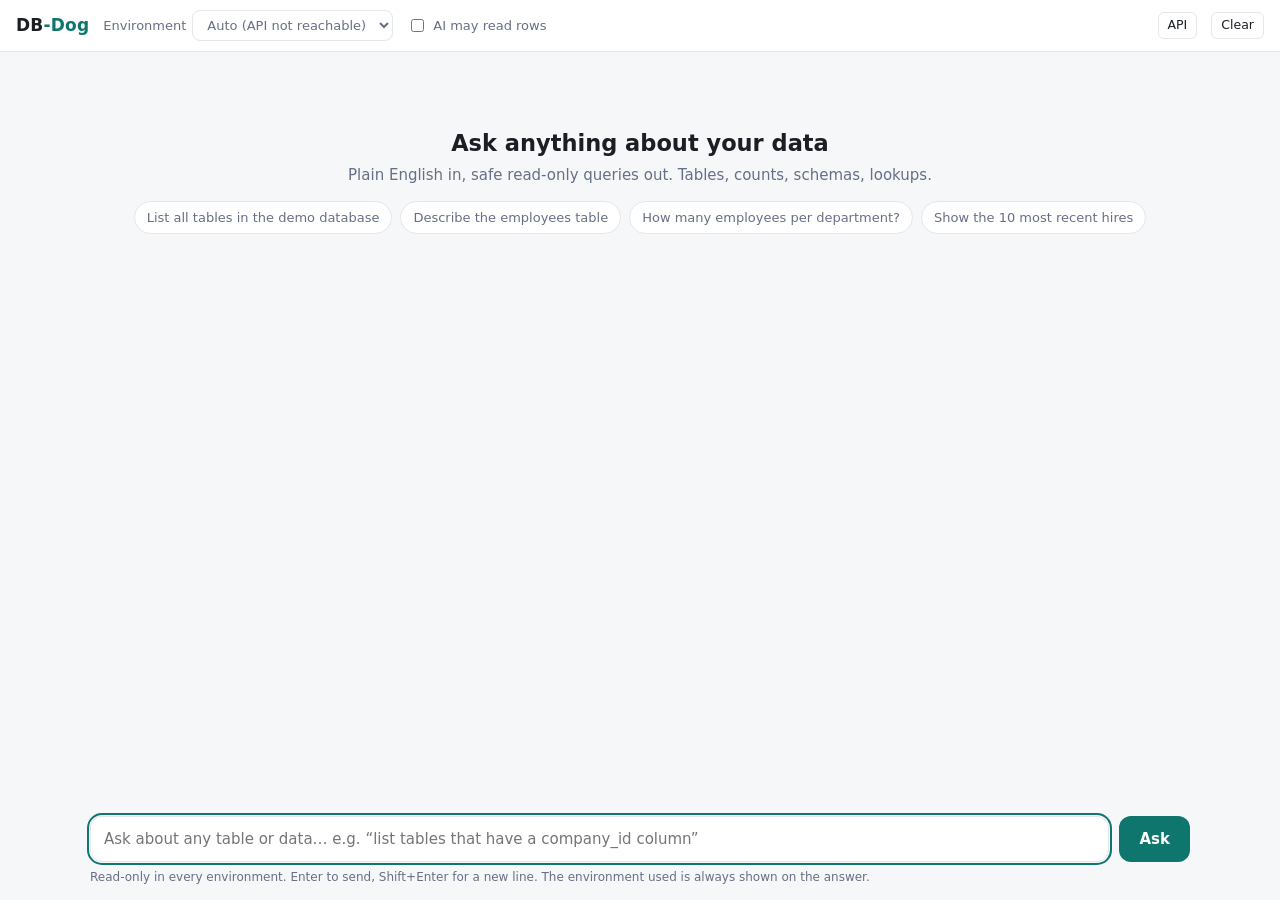
==== db_dog/web/index.html @ 7c2e3b96 "feat: rename to db-dog, fix demo seed, README, payroll-prod config Co-Authored-By: Claude Sonnet 5.5" ====
<!doctype html>
<html lang="en">
<head>
<meta charset="utf-8">
<meta name="viewport" content="width=device-width, initial-scale=1">
<title>db-dog</title>
<style>
  :root {
    --bg: #f6f7f9; --panel: #ffffff; --ink: #1b1f24; --muted: #667085; --line: #e3e6eb;
    --accent: #0f766e; --accent-ink: #ffffff; --soft: #eef6f5;
    --prod: #b42318; --prod-bg: #fdecea; --ok-bg: #e7f5ec; --ok: #1a7f43; --warn-bg: #fff6e0; --warn: #8a5a00;
    --code: #f0f2f5; --shadow: 0 1px 2px rgba(16,24,40,.06), 0 1px 3px rgba(16,24,40,.08);
  }
  @media (prefers-color-scheme: dark) {
    :root:not([data-theme="light"]) {
      --bg: #0f1216; --panel: #171b21; --ink: #e8eaee; --muted: #98a2b3; --line: #2a303a;
      --accent: #2dd4bf; --accent-ink: #062b27; --soft: #14282a;
      --prod: #ffb4a8; --prod-bg: #3a1a17; --ok-bg: #12301f; --ok: #6ee7a0; --warn-bg: #33270a; --warn: #fcd34d;
      --code: #1f242c; --shadow: none;
    }
  }
  :root[data-theme="dark"] {
    --bg: #0f1216; --panel: #171b21; --ink: #e8eaee; --muted: #98a2b3; --line: #2a303a;
    --accent: #2dd4bf; --accent-ink: #062b27; --soft: #14282a;
    --prod: #ffb4a8; --prod-bg: #3a1a17; --ok-bg: #12301f; --ok: #6ee7a0; --warn-bg: #33270a; --warn: #fcd34d;
    --code: #1f242c; --shadow: none;
  }
  * { box-sizing: border-box; }
  html, body { height: 100%; }
  body { margin: 0; background: var(--bg); color: var(--ink); font: 15px/1.5 system-ui, -apple-system, "Segoe UI", sans-serif;
         display: flex; flex-direction: column; }
  header { display: flex; flex-wrap: wrap; gap: 10px 14px; align-items: center; padding: 10px 16px; background: var(--panel);
           border-bottom: 1px solid var(--line); }
  header h1 { font-size: 17px; margin: 0; letter-spacing: .2px; }
  header h1 span { color: var(--accent); }
  .spacer { flex: 1; }
  select, input[type=text], textarea, button { font: inherit; color: inherit; }
  select, .ghost { background: var(--panel); border: 1px solid var(--line); border-radius: 8px; padding: 6px 10px; }
  .toggle { display: inline-flex; align-items: center; gap: 6px; color: var(--muted); font-size: 13px; cursor: pointer; }
  .badge { display: inline-block; padding: 2px 9px; border-radius: 999px; font-size: 12px; font-weight: 600;
           background: var(--ok-bg); color: var(--ok); }
  .badge.prod { background: var(--prod-bg); color: var(--prod); }
  main { flex: 1; overflow-y: auto; padding: 16px; }
  .wrap { max-width: 1100px; margin: 0 auto; display: flex; flex-direction: column; gap: 14px; }
  .empty { text-align: center; color: var(--muted); padding: 40px 10px; }
  .empty h2 { color: var(--ink); margin-bottom: 4px; }
  .chips { display: flex; flex-wrap: wrap; gap: 8px; justify-content: center; margin-top: 14px; }
  .chip { border: 1px solid var(--line); background: var(--panel); border-radius: 999px; padding: 6px 12px; cursor: pointer; font-size: 13px; }
  .chip:hover { border-color: var(--accent); color: var(--accent); }
  .msg-user { align-self: flex-end; max-width: 80%; background: var(--accent); color: var(--accent-ink); padding: 8px 13px;
              border-radius: 14px 14px 4px 14px; white-space: pre-wrap; word-break: break-word; }
  .card { background: var(--panel); border: 1px solid var(--line); border-radius: 12px; padding: 14px; box-shadow: var(--shadow); }
  .card .meta { display: flex; flex-wrap: wrap; gap: 8px; align-items: center; margin-bottom: 8px; color: var(--muted); font-size: 12.5px; }
  .summary { margin: 4px 0 10px; word-break: break-word; }
  .summary code, .sql { background: var(--code); border-radius: 6px; font-family: ui-monospace, Menlo, Consolas, monospace; font-size: 12.5px; }
  .summary code { padding: 1px 5px; }
  .note { border-radius: 8px; padding: 6px 10px; font-size: 13px; margin: 6px 0; background: var(--warn-bg); color: var(--warn); }
  .note.err { background: var(--prod-bg); color: var(--prod); }
  .result { border: 1px solid var(--line); border-radius: 10px; margin-top: 10px; overflow: hidden; }
  .result-head { display: flex; flex-wrap: wrap; gap: 8px; align-items: center; padding: 8px 10px; background: var(--soft); }
  .result-head b { flex: 1; min-width: 120px; }
  .result-head small { color: var(--muted); }
  .result-head input { border: 1px solid var(--line); background: var(--panel); border-radius: 6px; padding: 3px 8px; width: 150px; }
  .btn { border: 1px solid var(--line); background: var(--panel); border-radius: 6px; padding: 3px 9px; cursor: pointer; font-size: 12.5px; }
  .btn:hover { border-color: var(--accent); color: var(--accent); }
  .tablewrap { max-height: 420px; overflow: auto; }
  table { border-collapse: collapse; width: 100%; font-size: 13px; }
  th, td { text-align: left; padding: 6px 10px; border-bottom: 1px solid var(--line); white-space: nowrap; max-width: 340px; overflow: hidden; text-overflow: ellipsis; }
  th { position: sticky; top: 0; background: var(--panel); cursor: pointer; user-select: none; z-index: 1; }
  th.sorted::after { content: attr(data-dir); color: var(--accent); margin-left: 4px; }
  td.num { text-align: right; font-variant-numeric: tabular-nums; }
  td.null { color: var(--muted); font-style: italic; }
  tbody tr:hover { background: var(--soft); }
  .stat { padding: 18px 14px; }
  .stat .v { font-size: 34px; font-weight: 700; color: var(--accent); word-break: break-all; }
  .stat .k { color: var(--muted); font-size: 13px; }
  details { margin-top: 10px; font-size: 13px; }
  summary { cursor: pointer; color: var(--muted); }
  .sql { display: block; padding: 8px 10px; margin: 6px 0; white-space: pre-wrap; word-break: break-word; }
  .steps div { padding: 2px 0; color: var(--muted); }
  .dots::after { content: ""; animation: d 1.2s steps(4) infinite; }
  @keyframes d { 0% { content: ""; } 25% { content: "."; } 50% { content: ".."; } 75% { content: "..."; } }
  footer { padding: 10px 16px 14px; background: var(--bg); }
  form { max-width: 1100px; margin: 0 auto; display: flex; gap: 10px; align-items: flex-end; }
  textarea { flex: 1; resize: none; min-height: 46px; max-height: 160px; padding: 11px 13px; border-radius: 12px; border: 1px solid var(--line);
             background: var(--panel); }
  textarea:focus, select:focus, input:focus { outline: 2px solid var(--accent); outline-offset: 1px; }
  #send { background: var(--accent); color: var(--accent-ink); border: 0; border-radius: 12px; padding: 0 20px; height: 46px; font-weight: 600; cursor: pointer; }
  #send:disabled { opacity: .5; cursor: progress; }
  .hint { max-width: 1100px; margin: 6px auto 0; color: var(--muted); font-size: 12px; }
  @media (max-width: 600px) { header { padding: 10px 16px; } main { padding: 12px 16px; } footer { padding: 8px 16px 12px; } .msg-user { max-width: 92%; } }
</style>
</head>
<body>
<header>
  <h1>DB<span>-Dog</span></h1>
  <label class="toggle">Environment
    <select id="env"><option value="auto">Auto (from question)</option></select>
  </label>
  <label class="toggle" title="By default the AI only sees schemas. Turn on to let it read result rows (never for prod unless enabled in config).">
    <input type="checkbox" id="rows"> AI may read rows
  </label>
  <span class="spacer"></span>
  <button class="ghost btn" id="api" title="API address">API</button>
  <button class="ghost btn" id="clear">Clear</button>
</header>

<main id="main"><div class="wrap" id="log"></div></main>

<footer>
  <form id="form">
    <textarea id="q" rows="1" placeholder="Ask about any table or data… e.g. “list tables that have a company_id column”" autofocus></textarea>
    <button id="send" type="submit">Ask</button>
  </form>
  <div class="hint">Read-only in every environment. Enter to send, Shift+Enter for a new line. The environment used is always shown on the answer.</div>
</footer>

<script>
(() => {
  const $ = (id) => document.getElementById(id);
  const log = $('log'), main = $('main'), q = $('q'), send = $('send');
  const store = {
    get(k, d) { try { return localStorage.getItem(k) ?? d; } catch { return d; } },
    set(k, v) { try { localStorage.setItem(k, v); } catch { /* storage unavailable */ } },
  };
  let base = store.get('dbdog.api', location.protocol === 'file:' ? 'http://127.0.0.1:8137' : '');
  let history = [];

  const EXAMPLES = [
    'List all tables in the demo database',
    'Describe the employees table',
    'How many employees per department?',
    'Show the 10 most recent hires',
  ];

  function el(tag, props = {}, ...kids) {
    const e = document.createElement(tag);
    for (const [k, v] of Object.entries(props)) {
      if (k === 'class') e.className = v; else if (k === 'text') e.textContent = v; else if (k.startsWith('on')) e.addEventListener(k.slice(2), v); else e.setAttribute(k, v);
    }
    for (const k of kids.flat()) if (k != null) e.append(k);
    return e;
  }
  const scroll = () => { main.scrollTop = main.scrollHeight; };

  // ---- minimal, safe inline markdown: **bold** and `code` (everything else is plain text)
  function mdInline(text) {
    const frag = document.createDocumentFragment();
    String(text).split(/(\*\*[^*]+\*\*|`[^`]+`)/g).forEach((part) => {
      if (/^\*\*[^*]+\*\*$/.test(part)) frag.append(el('b', { text: part.slice(2, -2) }));
      else if (/^`[^`]+`$/.test(part)) frag.append(el('code', { text: part.slice(1, -1) }));
      else frag.append(document.createTextNode(part));
    });
    return frag;
  }

  const fmt = (v) => (v !== null && typeof v === 'object') ? JSON.stringify(v) : String(v);
  const isNum = (v) => typeof v === 'number' || (typeof v === 'string' && v !== '' && /^-?\d+(\.\d+)?$/.test(v));

  function csvOf(columns, rows) {
    const esc = (v) => { const s = v === null ? '' : fmt(v); return /[",\n]/.test(s) ? '"' + s.replace(/"/g, '""') + '"' : s; };
    return [columns.map(esc).join(','), ...rows.map((r) => r.map(esc).join(','))].join('\n');
  }

  function renderTable(res) {
    const { columns, rows } = res;
    let view = rows.slice(), sortCol = -1, dir = 1, term = '';
    const tbody = el('tbody'), thead = el('tr');
    const count = el('small');

    const draw = () => {
      let r = view;
      if (term) r = r.filter((row) => row.some((c) => c !== null && fmt(c).toLowerCase().includes(term)));
      if (sortCol >= 0) {
        r = r.slice().sort((a, b) => {
          const x = a[sortCol], y = b[sortCol];
          if (x === null) return 1; if (y === null) return -1;
          return (isNum(x) && isNum(y) ? Number(x) - Number(y) : fmt(x).localeCompare(fmt(y))) * dir;
        });
      }
      tbody.replaceChildren(...r.map((row) => el('tr', {}, row.map((c) => {
        const td = el('td', { text: c === null ? 'null' : fmt(c) });
        if (c === null) td.className = 'null'; else if (isNum(c)) td.className = 'num';
        if (c !== null && fmt(c).length > 40) td.title = fmt(c).slice(0, 600);
        return td;
      }))));
      count.textContent = `${r.length}${r.length !== rows.length ? ' of ' + rows.length : ''} row${rows.length === 1 ? '' : 's'}`
        + (res.truncated ? ' (truncated)' : '') + (res.elapsed_ms ? ` · ${res.elapsed_ms} ms` : '');
    };

    columns.forEach((c, i) => thead.append(el('th', { text: c, onclick: () => {
      dir = sortCol === i ? -dir : 1; sortCol = i;
      thead.querySelectorAll('th').forEach((t) => { t.classList.remove('sorted'); t.removeAttribute('data-dir'); });
      thead.children[i].classList.add('sorted'); thead.children[i].dataset.dir = dir === 1 ? '▲' : '▼'; draw();
    } })));

    const filter = el('input', { type: 'text', placeholder: 'Filter…', 'aria-label': 'Filter rows' });
    filter.addEventListener('input', () => { term = filter.value.toLowerCase(); draw(); });
    const csvBtn = el('button', { class: 'btn', type: 'button', text: 'CSV', onclick: () => {
      const a = el('a', { href: URL.createObjectURL(new Blob([csvOf(columns, rows)], { type: 'text/csv' })), download: (res.title || 'result').replace(/\W+/g, '_') + '.csv' });
      a.click(); URL.revokeObjectURL(a.href);
    } });
    const copyBtn = el('button', { class: 'btn', type: 'button', text: 'Copy', onclick: async () => {
      const cell = (v) => (v === null ? '' : fmt(v).replace(/[\t\r\n]+/g, ' '));
      const tsv = [columns, ...rows].map((r) => r.map(cell).join('\t')).join('\n');
      try { await navigator.clipboard.writeText(tsv); copyBtn.textContent = 'Copied'; setTimeout(() => (copyBtn.textContent = 'Copy'), 1200); } catch { copyBtn.textContent = 'Failed'; }
    } });

    draw();
    return el('div', {},
      el('div', { class: 'result-head' }, el('b', { text: res.title || 'Result' }), count, filter, copyBtn, csvBtn),
      el('div', { class: 'tablewrap' }, el('table', {}, el('thead', {}, thead), tbody)));
  }

  function renderResult(res) {
    const box = el('div', { class: 'result' });
    if (res.columns.length === 1 && res.rows.length === 1) {
      box.append(el('div', { class: 'result-head' }, el('b', { text: res.title || 'Result' })),
        el('div', { class: 'stat' }, el('div', { class: 'v', text: res.rows[0][0] === null ? 'null' : fmt(res.rows[0][0]) }), el('div', { class: 'k', text: res.columns[0] })));
    } else if (!res.columns.length) {
      box.append(el('div', { class: 'result-head' }, el('b', { text: res.title || 'Result' }), el('small', { text: 'no columns returned' })));
    } else {
      box.append(renderTable(res));
    }
    if (res.executed) box.append(el('details', { style: 'padding:0 10px 8px' }, el('summary', { text: 'Executed' }), el('code', { class: 'sql', text: res.executed }),
      ...(res.notes || []).map((n) => el('div', { class: 'note', text: n }))));
    return box;
  }

  function renderAnswer(data) {
    const prod = data.production;
    const card = el('div', { class: 'card' });
    card.append(el('div', { class: 'meta' },
      el('span', { class: 'badge' + (prod ? ' prod' : ''), text: (prod ? '⚠ ' : '') + 'Ran on ' + data.environment.toUpperCase() }),
      el('span', { text: data.environment_reason }),
      data.rows_sent_to_llm ? el('span', { class: 'badge', style: 'background:var(--warn-bg);color:var(--warn)', text: 'AI saw rows' }) : null));
    if (data.summary) card.append(el('div', { class: 'summary' }, mdInline(data.summary)));
    (data.warnings || []).forEach((w) => card.append(el('div', { class: 'note', text: w })));
    const shown = (data.results || []).filter((r) => r.role === 'answer');
    shown.forEach((r) => card.append(renderResult(r)));
    if (!shown.length && !data.summary) card.append(el('div', { class: 'note', text: 'No result was produced.' }));
    const steps = data.steps || [];
    if (steps.length) {
      card.append(el('details', {}, el('summary', { text: `What I did (${steps.length} step${steps.length === 1 ? '' : 's'})` }),
        el('div', { class: 'steps' }, steps.map((s) => el('div', {}, `${s.status === 'ok' ? '✓' : '✗'} ${s.tool} ${JSON.stringify(s.input).slice(0, 220)}${s.detail ? ' — ' + s.detail : ''}`)))));
    }
    return card;
  }

  function showEmpty() {
    log.replaceChildren(el('div', { class: 'empty' }, el('h2', { text: 'Ask anything about your data' }),
      el('div', { text: 'Plain English in, safe read-only queries out. Tables, counts, schemas, lookups.' }),
      el('div', { class: 'chips' }, EXAMPLES.map((t) => el('button', { class: 'chip', type: 'button', text: t, onclick: () => { q.value = t; ask(); } })))));
  }

  async function api(path, opts) {
    const r = await fetch(base + path, opts);
    let body = null; try { body = await r.json(); } catch { /* not JSON */ }
    if (!r.ok) throw new Error((body && (body.detail || body.message)) || `HTTP ${r.status}`);
    return body;
  }

  async function ask() {
    const text = q.value.trim();
    if (!text || send.disabled) return;
    if (log.querySelector('.empty')) log.replaceChildren();
    log.append(el('div', { class: 'msg-user', text }));
    const pending = el('div', { class: 'card' }, el('span', { class: 'dots', text: 'Fetching' }));
    log.append(pending); scroll();
    q.value = ''; q.style.height = ''; send.disabled = true;
    try {
      const data = await api('/api/chat', { method: 'POST', headers: { 'content-type': 'application/json' },
        body: JSON.stringify({ message: text, environment: $('env').value, llm_sees_rows: $('rows').checked, history }) });
      pending.replaceWith(renderAnswer(data));
      history.push({ role: 'user', content: text }, { role: 'assistant', content: `[${data.environment}] ${data.summary || ''}` });
      history = history.slice(-10);
    } catch (e) {
      pending.replaceWith(el('div', { class: 'card' }, el('div', { class: 'note err', text: String(e.message || e) }),
        el('div', { class: 'meta', text: `API: ${base || location.origin}` })));
    } finally { send.disabled = false; q.focus(); scroll(); }
  }

  $('form').addEventListener('submit', (e) => { e.preventDefault(); ask(); });
  q.addEventListener('keydown', (e) => { if (e.key === 'Enter' && !e.shiftKey && !e.isComposing) { e.preventDefault(); ask(); } });
  q.addEventListener('input', () => { q.style.height = 'auto'; q.style.height = Math.min(q.scrollHeight, 160) + 'px'; });
  $('clear').addEventListener('click', () => { history = []; showEmpty(); });
  $('api').addEventListener('click', () => {
    const v = prompt('db-dog API address (empty = same origin)', base);
    if (v !== null) { base = v.trim().replace(/\/$/, ''); store.set('dbdog.api', base); loadEnvs(); }
  });

  async function loadEnvs() {
    const sel = $('env');
    try {
      const envs = await api('/api/environments');
      sel.replaceChildren(el('option', { value: 'auto', text: 'Auto (from question)' }),
        ...envs.map((e) => el('option', { value: e.name, text: e.name + (e.production ? '  (view-only prod)' : '') })));
    } catch (e) {
      sel.replaceChildren(el('option', { value: 'auto', text: 'Auto (API not reachable)' }));
    }
  }

  showEmpty(); loadEnvs();
})();
</script>
</body>
</html>
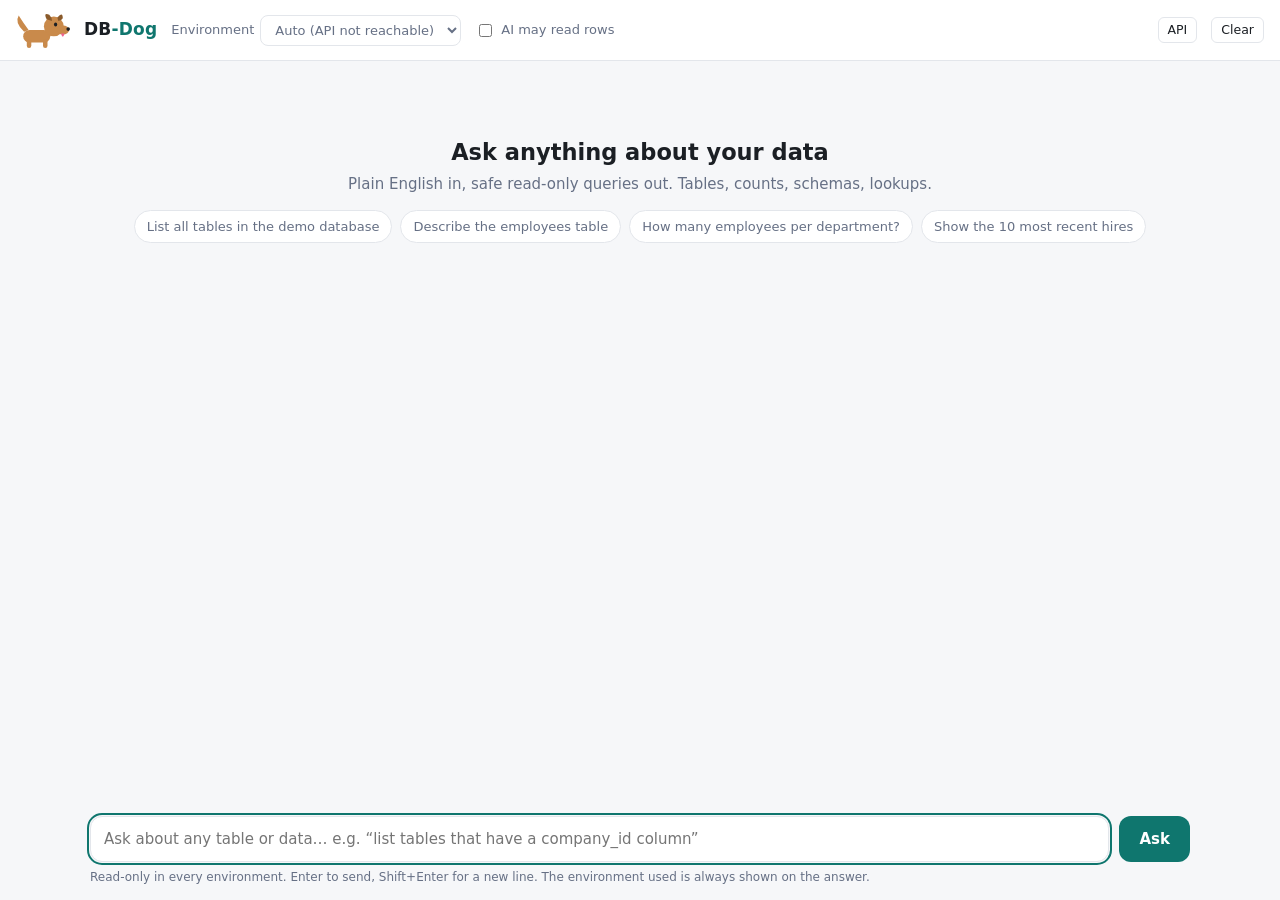
==== commit e3041c7f: "feat(ui): animated dog in the header (wags, runs while fetching) Co-Authored-By: Claude Sonnet 5.5 <" ====
--- a/db_dog/web/index.html
+++ b/db_dog/web/index.html
@@ -88,11 +88,35 @@
   #send { background: var(--accent); color: var(--accent-ink); border: 0; border-radius: 12px; padding: 0 20px; height: 46px; font-weight: 600; cursor: pointer; }
   #send:disabled { opacity: .5; cursor: progress; }
   .hint { max-width: 1100px; margin: 6px auto 0; color: var(--muted); font-size: 12px; }
+  .dog { width: 54px; height: 40px; flex: none; overflow: visible; }
+  .dog .fur { fill: #c98a4b; } .dog .ear { fill: #8a5a2b; } .dog .ink { fill: #1b1f24; } .dog .tongue { fill: #f06292; }
+  .dog .tail { transform-origin: 8px 24px; animation: wag .45s ease-in-out infinite alternate; }
+  .dog .eye { transform-origin: center; transform-box: fill-box; animation: blink 4s infinite; }
+  .dog .tongue { transform-origin: 40px 28px; animation: pant 1.2s ease-in-out infinite; }
+  .dog-wrap { display: inline-flex; animation: bob 2.4s ease-in-out infinite; }
+  header.busy .dog-wrap { animation: run .35s ease-in-out infinite; }
+  header.busy .dog .tail { animation-duration: .15s; }
+  @keyframes wag { from { transform: rotate(-22deg); } to { transform: rotate(28deg); } }
+  @keyframes blink { 0%, 94%, 100% { transform: scaleY(1); } 97% { transform: scaleY(.1); } }
+  @keyframes pant { 0%, 100% { transform: scaleY(1); } 50% { transform: scaleY(1.35); } }
+  @keyframes bob { 0%, 100% { transform: translateY(0); } 50% { transform: translateY(-2px); } }
+  @keyframes run { 0%, 100% { transform: translate(0, 0) rotate(0); } 50% { transform: translate(3px, -4px) rotate(-3deg); } }
+  @media (prefers-reduced-motion: reduce) { .dog *, .dog-wrap { animation: none !important; } }
   @media (max-width: 600px) { header { padding: 10px 16px; } main { padding: 12px 16px; } footer { padding: 8px 16px 12px; } .msg-user { max-width: 92%; } }
 </style>
 </head>
 <body>
-<header>
+<header id="top">
+  <span class="dog-wrap" aria-hidden="true"><svg class="dog" viewBox="0 0 60 44">
+    <path class="fur tail" d="M9 24 Q-2 14 3 6 Q8 14 14 22Z"/>
+    <rect class="fur" x="8" y="22" width="30" height="14" rx="7"/>
+    <rect class="fur" x="12" y="32" width="5" height="10" rx="2.5"/><rect class="fur" x="30" y="32" width="5" height="10" rx="2.5"/>
+    <circle class="fur" cx="42" cy="18" r="11"/><ellipse class="fur" cx="52" cy="22" rx="7" ry="5"/>
+    <path class="ear" d="M34 10 Q30 2 37 5 Q40 8 40 12Z"/><path class="ear" d="M46 8 Q52 1 52 9 Q50 12 47 12Z"/>
+    <circle class="ink" cx="58" cy="21" r="2"/>
+    <ellipse class="ink eye" cx="44" cy="16" rx="1.8" ry="2.2"/>
+    <path class="tongue" d="M50 26 q2 7 4 0Z"/>
+  </svg></span>
   <h1>DB<span>-Dog</span></h1>
   <label class="toggle">Environment
     <select id="env"><option value="auto">Auto (from question)</option></select>
@@ -267,7 +291,7 @@
     log.append(el('div', { class: 'msg-user', text }));
     const pending = el('div', { class: 'card' }, el('span', { class: 'dots', text: 'Fetching' }));
     log.append(pending); scroll();
-    q.value = ''; q.style.height = ''; send.disabled = true;
+    q.value = ''; q.style.height = ''; send.disabled = true; $('top').classList.add('busy');
     try {
       const data = await api('/api/chat', { method: 'POST', headers: { 'content-type': 'application/json' },
         body: JSON.stringify({ message: text, environment: $('env').value, llm_sees_rows: $('rows').checked, history }) });
@@ -277,7 +301,7 @@
     } catch (e) {
       pending.replaceWith(el('div', { class: 'card' }, el('div', { class: 'note err', text: String(e.message || e) }),
         el('div', { class: 'meta', text: `API: ${base || location.origin}` })));
-    } finally { send.disabled = false; q.focus(); scroll(); }
+    } finally { $('top').classList.remove('busy'); send.disabled = false; q.focus(); scroll(); }
   }
 
   $('form').addEventListener('submit', (e) => { e.preventDefault(); ask(); });
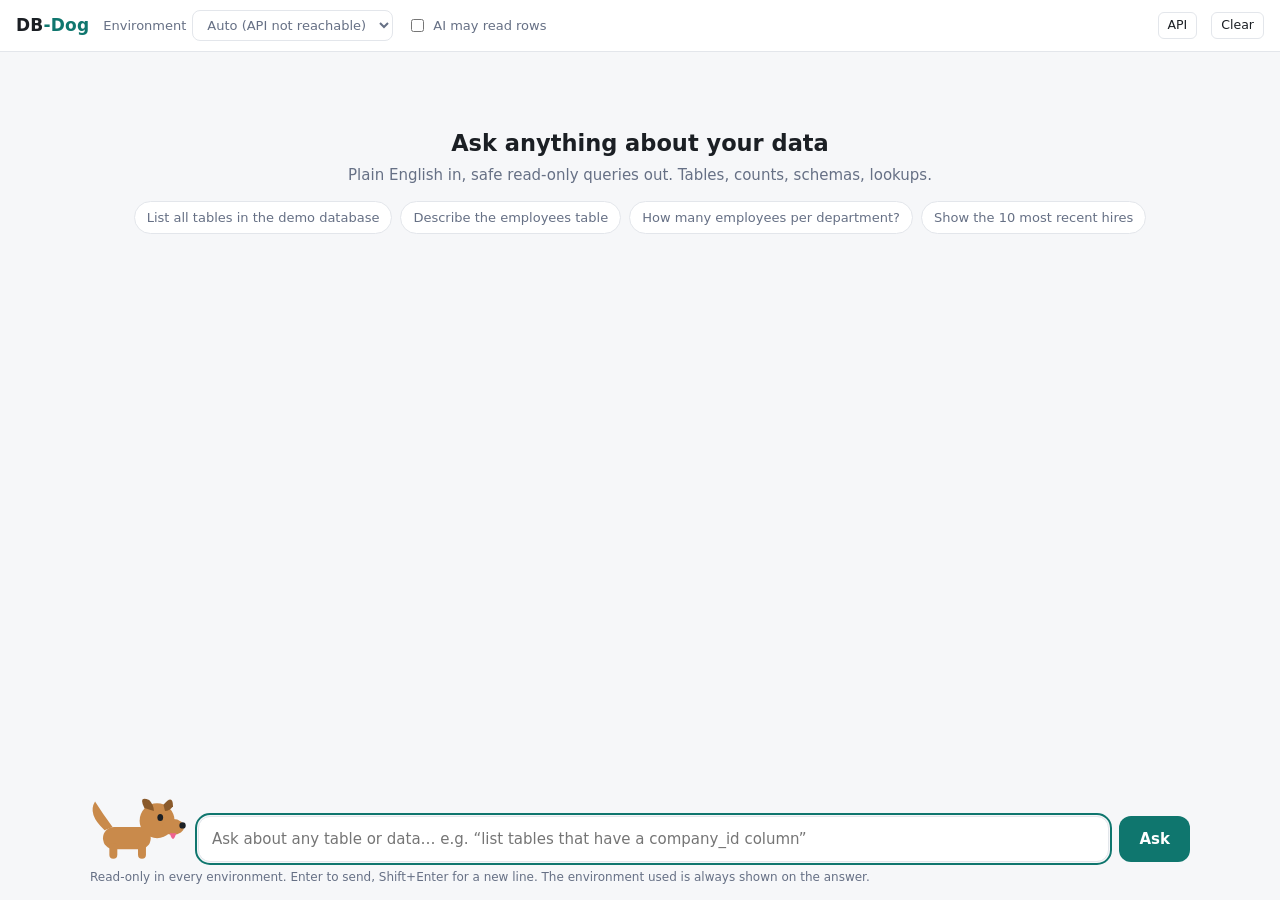
==== commit b4bf3f7e: "feat(ui): bigger dog beside the text box Co-Authored-By: Claude Sonnet 5.5 <noreply@anthropic.com>" ====
--- a/db_dog/web/index.html
+++ b/db_dog/web/index.html
@@ -88,35 +88,27 @@
   #send { background: var(--accent); color: var(--accent-ink); border: 0; border-radius: 12px; padding: 0 20px; height: 46px; font-weight: 600; cursor: pointer; }
   #send:disabled { opacity: .5; cursor: progress; }
   .hint { max-width: 1100px; margin: 6px auto 0; color: var(--muted); font-size: 12px; }
-  .dog { width: 54px; height: 40px; flex: none; overflow: visible; }
+  .compose { display: flex; align-items: flex-end; gap: 12px; max-width: 1100px; margin: 0 auto; }
+  .compose form { flex: 1; min-width: 0; margin: 0; max-width: none; }
+  .dog { width: 96px; height: 70px; flex: none; overflow: visible; }
   .dog .fur { fill: #c98a4b; } .dog .ear { fill: #8a5a2b; } .dog .ink { fill: #1b1f24; } .dog .tongue { fill: #f06292; }
   .dog .tail { transform-origin: 8px 24px; animation: wag .45s ease-in-out infinite alternate; }
   .dog .eye { transform-origin: center; transform-box: fill-box; animation: blink 4s infinite; }
   .dog .tongue { transform-origin: 40px 28px; animation: pant 1.2s ease-in-out infinite; }
   .dog-wrap { display: inline-flex; animation: bob 2.4s ease-in-out infinite; }
-  header.busy .dog-wrap { animation: run .35s ease-in-out infinite; }
-  header.busy .dog .tail { animation-duration: .15s; }
+  footer.busy .dog-wrap { animation: run .35s ease-in-out infinite; }
+  footer.busy .dog .tail { animation-duration: .15s; }
   @keyframes wag { from { transform: rotate(-22deg); } to { transform: rotate(28deg); } }
   @keyframes blink { 0%, 94%, 100% { transform: scaleY(1); } 97% { transform: scaleY(.1); } }
   @keyframes pant { 0%, 100% { transform: scaleY(1); } 50% { transform: scaleY(1.35); } }
   @keyframes bob { 0%, 100% { transform: translateY(0); } 50% { transform: translateY(-2px); } }
   @keyframes run { 0%, 100% { transform: translate(0, 0) rotate(0); } 50% { transform: translate(3px, -4px) rotate(-3deg); } }
   @media (prefers-reduced-motion: reduce) { .dog *, .dog-wrap { animation: none !important; } }
-  @media (max-width: 600px) { header { padding: 10px 16px; } main { padding: 12px 16px; } footer { padding: 8px 16px 12px; } .msg-user { max-width: 92%; } }
+  @media (max-width: 600px) { .dog { width: 64px; height: 47px; } header { padding: 10px 16px; } main { padding: 12px 16px; } footer { padding: 8px 16px 12px; } .msg-user { max-width: 92%; } }
 </style>
 </head>
 <body>
-<header id="top">
-  <span class="dog-wrap" aria-hidden="true"><svg class="dog" viewBox="0 0 60 44">
-    <path class="fur tail" d="M9 24 Q-2 14 3 6 Q8 14 14 22Z"/>
-    <rect class="fur" x="8" y="22" width="30" height="14" rx="7"/>
-    <rect class="fur" x="12" y="32" width="5" height="10" rx="2.5"/><rect class="fur" x="30" y="32" width="5" height="10" rx="2.5"/>
-    <circle class="fur" cx="42" cy="18" r="11"/><ellipse class="fur" cx="52" cy="22" rx="7" ry="5"/>
-    <path class="ear" d="M34 10 Q30 2 37 5 Q40 8 40 12Z"/><path class="ear" d="M46 8 Q52 1 52 9 Q50 12 47 12Z"/>
-    <circle class="ink" cx="58" cy="21" r="2"/>
-    <ellipse class="ink eye" cx="44" cy="16" rx="1.8" ry="2.2"/>
-    <path class="tongue" d="M50 26 q2 7 4 0Z"/>
-  </svg></span>
+<header>
   <h1>DB<span>-Dog</span></h1>
   <label class="toggle">Environment
     <select id="env"><option value="auto">Auto (from question)</option></select>
@@ -131,11 +123,23 @@
 
 <main id="main"><div class="wrap" id="log"></div></main>
 
-<footer>
+<footer id="top">
+  <div class="compose">
+  <span class="dog-wrap" aria-hidden="true"><svg class="dog"  viewBox="0 0 60 44">
+    <path class="fur tail" d="M9 24 Q-2 14 3 6 Q8 14 14 22Z"/>
+    <rect class="fur" x="8" y="22" width="30" height="14" rx="7"/>
+    <rect class="fur" x="12" y="32" width="5" height="10" rx="2.5"/><rect class="fur" x="30" y="32" width="5" height="10" rx="2.5"/>
+    <circle class="fur" cx="42" cy="18" r="11"/><ellipse class="fur" cx="52" cy="22" rx="7" ry="5"/>
+    <path class="ear" d="M34 10 Q30 2 37 5 Q40 8 40 12Z"/><path class="ear" d="M46 8 Q52 1 52 9 Q50 12 47 12Z"/>
+    <circle class="ink" cx="58" cy="21" r="2"/>
+    <ellipse class="ink eye" cx="44" cy="16" rx="1.8" ry="2.2"/>
+    <path class="tongue" d="M50 26 q2 7 4 0Z"/>
+  </svg></span>
   <form id="form">
     <textarea id="q" rows="1" placeholder="Ask about any table or data… e.g. “list tables that have a company_id column”" autofocus></textarea>
     <button id="send" type="submit">Ask</button>
   </form>
+  </div>
   <div class="hint">Read-only in every environment. Enter to send, Shift+Enter for a new line. The environment used is always shown on the answer.</div>
 </footer>
 
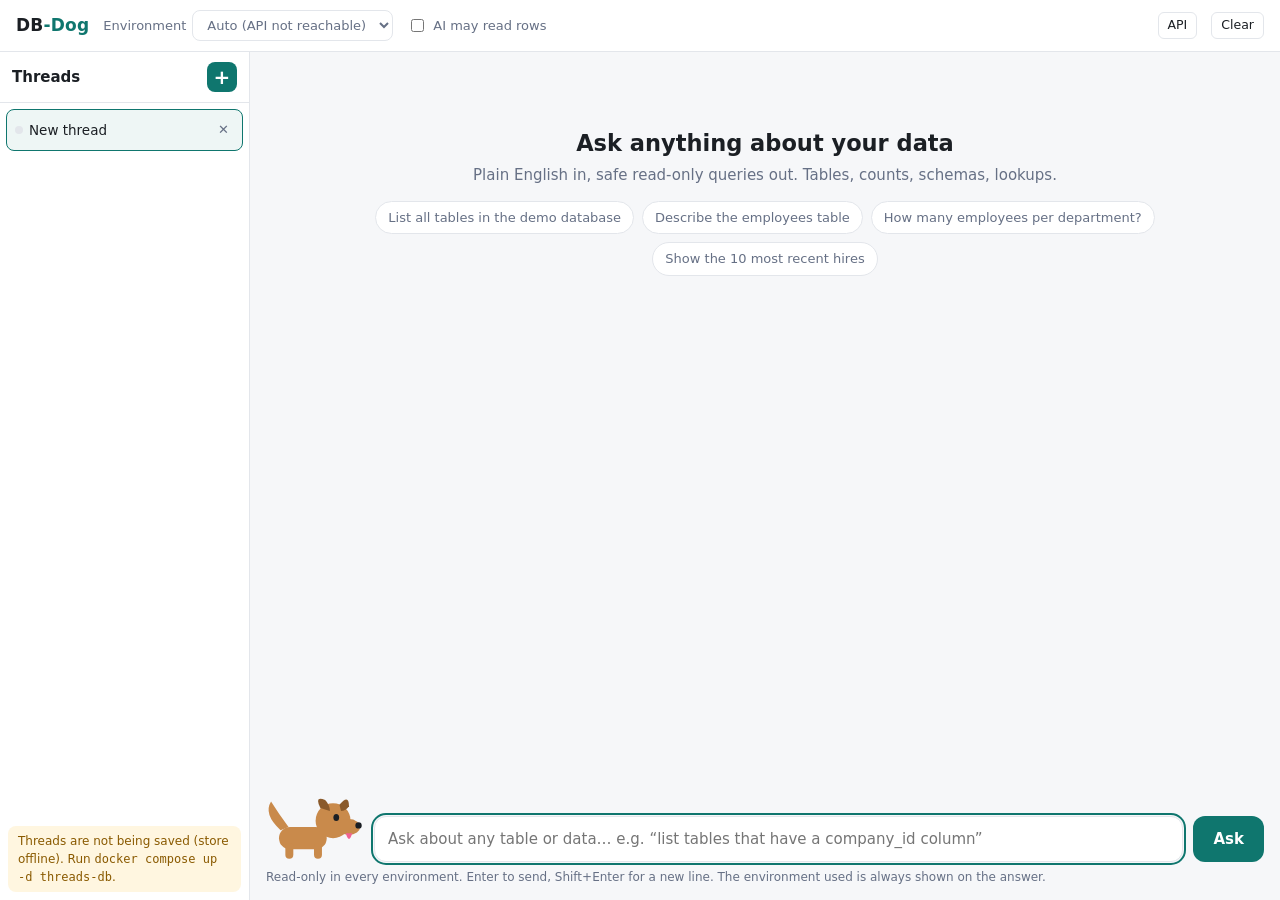
==== commit 1b62d261: "feat(ui): thread side panel (new/stop/delete/edit), server-side thread persistence in docker Postgre" ====
--- a/db_dog/web/index.html
+++ b/db_dog/web/index.html
@@ -4,6 +4,7 @@
 <meta charset="utf-8">
 <meta name="viewport" content="width=device-width, initial-scale=1">
 <title>db-dog</title>
+<link rel="icon" href="data:image/svg+xml,%3Csvg xmlns='http://www.w3.org/2000/svg' viewBox='0 0 100 100'%3E%3Ctext y='.9em' font-size='90'%3E%F0%9F%90%B6%3C/text%3E%3C/svg%3E">
 <style>
   :root {
     --bg: #f6f7f9; --panel: #ffffff; --ink: #1b1f24; --muted: #667085; --line: #e3e6eb;
@@ -86,7 +87,7 @@
              background: var(--panel); }
   textarea:focus, select:focus, input:focus { outline: 2px solid var(--accent); outline-offset: 1px; }
   #send { background: var(--accent); color: var(--accent-ink); border: 0; border-radius: 12px; padding: 0 20px; height: 46px; font-weight: 600; cursor: pointer; }
-  #send:disabled { opacity: .5; cursor: progress; }
+  #send.stop { background: var(--prod); color: #fff; }
   .hint { max-width: 1100px; margin: 6px auto 0; color: var(--muted); font-size: 12px; }
   .compose { display: flex; align-items: flex-end; gap: 12px; max-width: 1100px; margin: 0 auto; }
   .compose form { flex: 1; min-width: 0; margin: 0; max-width: none; }
@@ -103,6 +104,38 @@
   @keyframes pant { 0%, 100% { transform: scaleY(1); } 50% { transform: scaleY(1.35); } }
   @keyframes bob { 0%, 100% { transform: translateY(0); } 50% { transform: translateY(-2px); } }
   @keyframes run { 0%, 100% { transform: translate(0, 0) rotate(0); } 50% { transform: translate(3px, -4px) rotate(-3deg); } }
+  .app { flex: 1; display: flex; min-height: 0; }
+  .chat { flex: 1; min-width: 0; display: flex; flex-direction: column; }
+  #threads { width: 250px; flex: none; display: flex; flex-direction: column; background: var(--panel); border-right: 1px solid var(--line); }
+  .th-head { display: flex; align-items: center; justify-content: space-between; padding: 10px 12px; font-weight: 600; border-bottom: 1px solid var(--line); }
+  .plug { width: 30px; height: 30px; border-radius: 8px; border: 0; background: var(--accent); color: var(--accent-ink); font-size: 20px; line-height: 1; cursor: pointer; }
+  #tlist { flex: 1; overflow-y: auto; margin: 0; padding: 6px; list-style: none; }
+  .th { display: flex; align-items: center; gap: 6px; padding: 8px 8px; border-radius: 8px; cursor: pointer; border: 1px solid transparent; }
+  .th:hover { background: var(--soft); }
+  .th.active { background: var(--soft); border-color: var(--accent); }
+  .th .dot { width: 8px; height: 8px; border-radius: 50%; background: var(--line); flex: none; }
+  .th.running .dot { background: var(--ok); animation: pulse 1s infinite; }
+  .th.stopped .dot { background: var(--warn); }
+  .th .tt { flex: 1; min-width: 0; overflow: hidden; text-overflow: ellipsis; white-space: nowrap; font-size: 13.5px; }
+  .th .ic { border: 0; background: transparent; color: var(--muted); cursor: pointer; padding: 2px 5px; border-radius: 5px; font-size: 13px; }
+  .th .ic:hover { color: var(--prod); background: var(--prod-bg); }
+  .th .ic[hidden] { display: none; }
+  .msg-user .edit { margin-left: 10px; border: 0; background: transparent; color: inherit; opacity: .7; cursor: pointer; font-size: 12px; text-decoration: underline; }
+  .msg-user .edit:hover { opacity: 1; }
+  .play { position: relative; height: 64px; width: 100%; max-width: 320px; overflow: hidden; margin-top: 8px; }
+  .play svg { position: absolute; bottom: 0; left: 0; width: 70px; height: 51px; overflow: visible; animation: chase 2.4s ease-in-out infinite alternate; }
+  .play .ball { position: absolute; bottom: 2px; width: 16px; height: 16px; border-radius: 50%; background: #e5484d; box-shadow: inset -3px -3px 0 rgba(0,0,0,.18);
+                animation: bounce 2.4s ease-in-out infinite alternate; left: 190px; }
+  .play .fur { fill: #c98a4b; } .play .ear { fill: #8a5a2b; } .play .ink { fill: #1b1f24; } .play .tongue { fill: #f06292; }
+  .play .tail { transform-origin: 8px 24px; animation: wag .18s ease-in-out infinite alternate; }
+  .play .leg { transform-box: fill-box; transform-origin: top center; animation: step .3s ease-in-out infinite alternate; }
+  .play .leg.b { animation-delay: -.15s; }
+  @keyframes chase { 0% { transform: translateX(0); } 100% { transform: translateX(150px); } }
+  @keyframes bounce { 0% { transform: translate(0, 0); } 25% { transform: translate(-40px, -22px); } 50% { transform: translate(-40px, 0); } 75% { transform: translate(-90px, -18px); } 100% { transform: translate(-190px, 0); } }
+  @keyframes step { from { transform: rotate(-25deg); } to { transform: rotate(25deg); } }
+  @media (prefers-reduced-motion: reduce) { .play *, .play svg, .play .ball { animation: none !important; } }
+  @keyframes pulse { 50% { opacity: .3; } }
+  @media (max-width: 760px) { #threads { width: 150px; } }
   @media (prefers-reduced-motion: reduce) { .dog *, .dog-wrap { animation: none !important; } }
   @media (max-width: 600px) { .dog { width: 64px; height: 47px; } header { padding: 10px 16px; } main { padding: 12px 16px; } footer { padding: 8px 16px 12px; } .msg-user { max-width: 92%; } }
 </style>
@@ -118,10 +151,17 @@
   </label>
   <span class="spacer"></span>
   <button class="ghost btn" id="api" title="API address">API</button>
-  <button class="ghost btn" id="clear">Clear</button>
+  <button class="ghost btn" id="clear" title="Clear this thread">Clear</button>
 </header>
 
-<main id="main"><div class="wrap" id="log"></div></main>
+<div class="app">
+<aside id="threads" aria-label="Threads">
+  <div class="th-head"><span>Threads</span><button class="plug" id="newthread" type="button" title="New thread" aria-label="New thread">+</button></div>
+  <ul id="tlist"></ul>
+  <div id="storewarn" class="note" hidden style="margin:8px;font-size:12px">Threads are not being saved (store offline). Run <code>docker compose up -d threads-db</code>.</div>
+</aside>
+<div class="chat">
+<main id="main"></main>
 
 <footer id="top">
   <div class="compose">
@@ -142,17 +182,19 @@
   </div>
   <div class="hint">Read-only in every environment. Enter to send, Shift+Enter for a new line. The environment used is always shown on the answer.</div>
 </footer>
+</div>
+</div>
 
 <script>
 (() => {
   const $ = (id) => document.getElementById(id);
-  const log = $('log'), main = $('main'), q = $('q'), send = $('send');
+  const main = $('main'), q = $('q'), send = $('send');
+  let log = null;   // the active thread's message container
   const store = {
     get(k, d) { try { return localStorage.getItem(k) ?? d; } catch { return d; } },
     set(k, v) { try { localStorage.setItem(k, v); } catch { /* storage unavailable */ } },
   };
   let base = store.get('dbdog.api', location.protocol === 'file:' ? 'http://127.0.0.1:8137' : '');
-  let history = [];
 
   const EXAMPLES = [
     'List all tables in the demo database',
@@ -275,10 +317,10 @@
     return card;
   }
 
-  function showEmpty() {
-    log.replaceChildren(el('div', { class: 'empty' }, el('h2', { text: 'Ask anything about your data' }),
+  function showEmpty(t = active) {
+    t.el.replaceChildren(el('div', { class: 'empty' }, el('h2', { text: 'Ask anything about your data' }),
       el('div', { text: 'Plain English in, safe read-only queries out. Tables, counts, schemas, lookups.' }),
-      el('div', { class: 'chips' }, EXAMPLES.map((t) => el('button', { class: 'chip', type: 'button', text: t, onclick: () => { q.value = t; ask(); } })))));
+      el('div', { class: 'chips' }, EXAMPLES.map((t) => el('button', { class: 'chip', type: 'button', text: t, onclick: () => { ask(t); } })))));
   }
 
   async function api(path, opts) {
@@ -288,30 +330,106 @@
     return body;
   }
 
-  async function ask() {
-    const text = q.value.trim();
-    if (!text || send.disabled) return;
-    if (log.querySelector('.empty')) log.replaceChildren();
-    log.append(el('div', { class: 'msg-user', text }));
-    const pending = el('div', { class: 'card' }, el('span', { class: 'dots', text: 'Fetching' }));
-    log.append(pending); scroll();
-    q.value = ''; q.style.height = ''; send.disabled = true; $('top').classList.add('busy');
+  // ---- threads (in memory only: results may contain data, so nothing is persisted)
+  const threads = []; let active = null, seq = 0;
+  const tlist = $('tlist');
+
+  const uid = () => 't' + Date.now().toString(36) + Math.random().toString(36).slice(2, 8);
+  let storeOk = true;
+  function persist(t) {   // fire and forget; the page keeps working in memory if the store is offline
+    const turns = t.turns.filter((x) => x.kind).map((x) => ({ text: x.text, kind: x.kind, answer: x.answer || null, note: x.note || null, hist: x.hist }));
+    api('/api/threads/' + t.id, { method: 'PUT', headers: { 'content-type': 'application/json' }, body: JSON.stringify({ title: t.title, turns }) })
+      .then(() => setStore(true), () => setStore(false));
+  }
+  function setStore(ok) { storeOk = ok; $('storewarn').hidden = ok; }
+  function userEl(t, turn) {
+    return el('div', { class: 'msg-user' }, el('span', { text: turn.text }),
+      el('button', { class: 'edit', type: 'button', title: 'Edit this message (removes it and everything after)', text: '✎ Edit', onclick: () => edit(t, turn) }));
+  }
+  const noteCard = (text, err, extra) => el('div', { class: 'card' }, el('div', { class: 'note' + (err ? ' err' : ''), text }), extra || null);
+  function restore(saved) {
+    const t = { id: saved.id, title: saved.title, el: el('div', { class: 'wrap' }), turns: [], busy: false, ctrl: null, state: 'idle', named: true };
+    for (const x of saved.turns || []) {
+      const turn = { text: x.text, kind: x.kind, answer: x.answer, note: x.note, hist: x.hist };
+      turn.userEl = userEl(t, turn);
+      turn.cardEl = x.kind === 'answer' && x.answer ? renderAnswer(x.answer) : noteCard(x.note || 'No result was saved.', x.kind === 'error');
+      t.turns.push(turn); t.el.append(turn.userEl, turn.cardEl);
+    }
+    if (!t.turns.length) { t.named = false; showEmpty(t); }
+    threads.push(t);
+  }
+  async function loadThreads() {
+    try { (await api('/api/threads')).forEach(restore); setStore(true); } catch { setStore(false); }
+    if (!threads.length) newThread(); else open(threads[threads.length - 1]);
+  }
+
+  function newThread() {
+    const t = { id: uid(), title: 'New thread', el: el('div', { class: 'wrap' }), turns: [], busy: false, ctrl: null, state: 'idle', named: false };
+    threads.push(t); showEmpty(t); open(t); q.focus(); return t;
+  }
+  function open(t) {
+    active = t; log = t.el; main.replaceChildren(t.el); renderList(); controls(); scroll();
+  }
+  function renderList() {
+    tlist.replaceChildren(...threads.map((t) => el('li', { class: 'th ' + t.state + (t === active ? ' active' : ''), title: t.title, onclick: () => open(t) },
+      el('span', { class: 'dot' }), el('span', { class: 'tt', text: t.title }),
+      el('button', { class: 'ic', type: 'button', title: 'Stop', 'aria-label': 'Stop thread', text: '■', hidden: t.busy ? null : '', onclick: (e) => { e.stopPropagation(); stop(t); } }),
+      el('button', { class: 'ic', type: 'button', title: 'Delete thread', 'aria-label': 'Delete thread', text: '✕', onclick: (e) => { e.stopPropagation(); remove(t); } }))));
+    tlist.querySelectorAll('[hidden=""]').forEach((b) => b.setAttribute('hidden', ''));
+  }
+  function controls() {
+    send.textContent = active.busy ? 'Stop' : 'Ask'; send.classList.toggle('stop', active.busy);
+    $('top').classList.toggle('busy', active.busy);
+  }
+  function stop(t) { if (t.ctrl) t.ctrl.abort(); }
+  function edit(t, turn) {   // put the message back in the box; drop it and everything after it
+    if (t.busy) stop(t);
+    const i = t.turns.indexOf(turn); if (i < 0) return;
+    t.turns.splice(i).forEach((x) => { x.userEl.remove(); x.cardEl.remove(); });
+    if (!t.turns.length) { t.named = false; t.title = 'New thread'; showEmpty(t); }
+    renderList(); persist(t); q.value = turn.text; q.dispatchEvent(new Event('input')); q.focus();
+  }
+  function remove(t) {
+    stop(t); t.removed = true;
+    api('/api/threads/' + t.id, { method: 'DELETE' }).catch(() => setStore(false));
+    const i = threads.indexOf(t); threads.splice(i, 1);
+    if (!threads.length) newThread(); else if (t === active) open(threads[Math.min(i, threads.length - 1)]); else renderList();
+  }
+
+  async function ask(text) {
+    const t = active;
+    text = (text ?? q.value).trim();
+    if (!text || t.busy) return;
+    if (t.el.querySelector('.empty')) t.el.replaceChildren();
+    if (!t.named) { t.title = text.length > 38 ? text.slice(0, 38) + '…' : text; t.named = true; }
+    const turn = { text, hist: null };
+    const history = t.turns.slice(-5).flatMap((x) => x.hist || []);   // answered turns only
+    turn.userEl = userEl(t, turn);
+    const play = el('div', { class: 'play', 'aria-hidden': 'true' }); play.innerHTML = '<svg viewBox="0 0 60 44" aria-hidden="true"><path class="fur tail" d="M9 24 Q-2 14 3 6 Q8 14 14 22Z"/><rect class="fur" x="8" y="22" width="30" height="14" rx="7"/><rect class="fur leg" x="12" y="32" width="5" height="10" rx="2.5"/><rect class="fur leg b" x="30" y="32" width="5" height="10" rx="2.5"/><circle class="fur" cx="42" cy="18" r="11"/><ellipse class="fur" cx="52" cy="22" rx="7" ry="5"/><path class="ear" d="M34 10 Q30 2 37 5 Q40 8 40 12Z"/><path class="ear" d="M46 8 Q52 1 52 9 Q50 12 47 12Z"/><circle class="ink" cx="58" cy="21" r="2"/><ellipse class="ink" cx="44" cy="16" rx="1.8" ry="2.2"/><path class="tongue" d="M50 26 q2 7 4 0Z"/></svg>'; play.append(el('span', { class: 'ball' }));
+    const pending = el('div', { class: 'card' }, el('span', { class: 'dots', text: 'Fetching' }), ' ',
+      el('button', { class: 'btn', type: 'button', text: '■ Stop', onclick: () => stop(t) }), play);
+    turn.cardEl = pending; t.turns.push(turn);
+    t.el.append(turn.userEl, pending); if (t === active) scroll();
+    q.value = ''; q.style.height = '';
+    t.busy = true; t.state = 'running'; t.ctrl = new AbortController(); renderList(); controls();
     try {
-      const data = await api('/api/chat', { method: 'POST', headers: { 'content-type': 'application/json' },
+      const data = await api('/api/chat', { method: 'POST', headers: { 'content-type': 'application/json' }, signal: t.ctrl.signal,
         body: JSON.stringify({ message: text, environment: $('env').value, llm_sees_rows: $('rows').checked, history }) });
-      pending.replaceWith(renderAnswer(data));
-      history.push({ role: 'user', content: text }, { role: 'assistant', content: `[${data.environment}] ${data.summary || ''}` });
-      history = history.slice(-10);
+      const card = renderAnswer(data); pending.replaceWith(card); turn.cardEl = card; turn.kind = 'answer'; turn.answer = data;
+      turn.hist = [{ role: 'user', content: text }, { role: 'assistant', content: `[${data.environment}] ${data.summary || ''}` }]; t.state = 'idle';
     } catch (e) {
-      pending.replaceWith(el('div', { class: 'card' }, el('div', { class: 'note err', text: String(e.message || e) }),
-        el('div', { class: 'meta', text: `API: ${base || location.origin}` })));
-    } finally { $('top').classList.remove('busy'); send.disabled = false; q.focus(); scroll(); }
-  }
-
-  $('form').addEventListener('submit', (e) => { e.preventDefault(); ask(); });
-  q.addEventListener('keydown', (e) => { if (e.key === 'Enter' && !e.shiftKey && !e.isComposing) { e.preventDefault(); ask(); } });
+      if (e.name === 'AbortError') { t.state = 'stopped'; turn.kind = 'stopped'; turn.note = 'Stopped. (The server may finish the query in the background; it is read-only.)'; turn.cardEl = noteCard(turn.note); pending.replaceWith(turn.cardEl); }
+      else { t.state = 'idle'; turn.kind = 'error'; turn.note = String(e.message || e); turn.cardEl = noteCard(turn.note, true, el('div', { class: 'meta', text: `API: ${base || location.origin}` })); pending.replaceWith(turn.cardEl); }
+    } finally {
+      t.busy = false; t.ctrl = null; renderList(); if (!t.removed) persist(t); if (t === active) { controls(); q.focus(); scroll(); }
+    }
+  }
+
+  $('form').addEventListener('submit', (e) => { e.preventDefault(); if (active.busy) stop(active); else ask(); });
+  $('newthread').addEventListener('click', newThread);
+  q.addEventListener('keydown', (e) => { if (e.key === 'Enter' && !e.shiftKey && !e.isComposing) { e.preventDefault(); if (!active.busy) ask(); } });
   q.addEventListener('input', () => { q.style.height = 'auto'; q.style.height = Math.min(q.scrollHeight, 160) + 'px'; });
-  $('clear').addEventListener('click', () => { history = []; showEmpty(); });
+  $('clear').addEventListener('click', () => { if (active.busy) return; active.turns = []; active.named = false; active.title = 'New thread'; showEmpty(); renderList(); persist(active); });
   $('api').addEventListener('click', () => {
     const v = prompt('db-dog API address (empty = same origin)', base);
     if (v !== null) { base = v.trim().replace(/\/$/, ''); store.set('dbdog.api', base); loadEnvs(); }
@@ -328,7 +446,7 @@
     }
   }
 
-  showEmpty(); loadEnvs();
+  loadEnvs(); loadThreads();
 })();
 </script>
 </body>
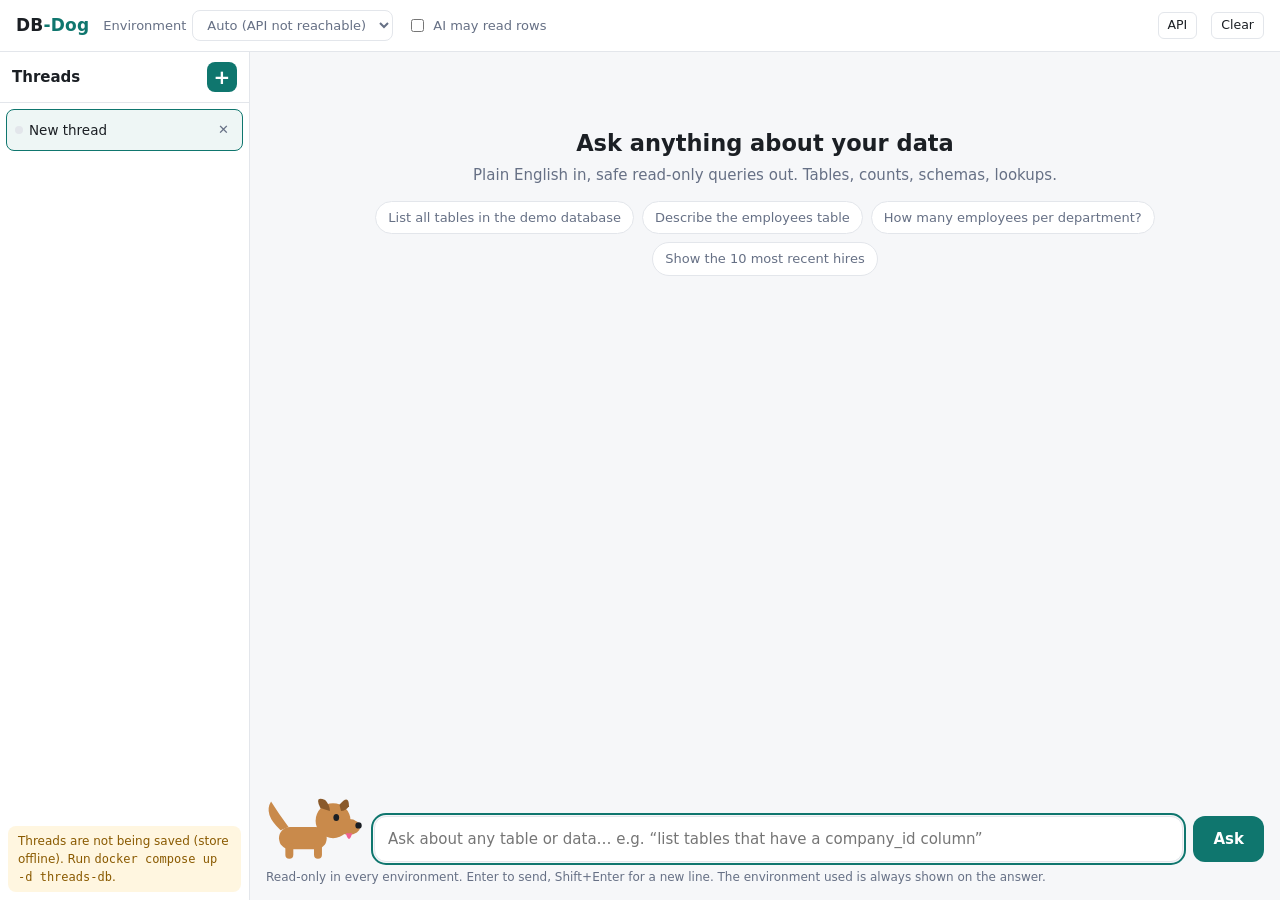
==== commit 6e4be759: "feat: DAO table scanner -> per-module table skills; edit messages in place in the thread Co-Authored" ====
--- a/db_dog/web/index.html
+++ b/db_dog/web/index.html
@@ -134,6 +134,11 @@
   @keyframes bounce { 0% { transform: translate(0, 0); } 25% { transform: translate(-40px, -22px); } 50% { transform: translate(-40px, 0); } 75% { transform: translate(-90px, -18px); } 100% { transform: translate(-190px, 0); } }
   @keyframes step { from { transform: rotate(-25deg); } to { transform: rotate(25deg); } }
   @media (prefers-reduced-motion: reduce) { .play *, .play svg, .play .ball { animation: none !important; } }
+  .msg-user.editing { width: min(640px, 92%); }
+  .edit-box { width: 100%; resize: none; border-radius: 8px; border: 1px solid var(--line); background: var(--panel); color: var(--ink); padding: 8px 10px; font: inherit; }
+  .edit-actions { display: flex; justify-content: flex-end; gap: 10px; margin-top: 6px; }
+  .msg-user.editing .edit { opacity: 1; }
+  .msg-user.editing .edit.save { font-weight: 700; }
   @keyframes pulse { 50% { opacity: .3; } }
   @media (max-width: 760px) { #threads { width: 150px; } }
   @media (prefers-reduced-motion: reduce) { .dog *, .dog-wrap { animation: none !important; } }
@@ -344,7 +349,7 @@
   function setStore(ok) { storeOk = ok; $('storewarn').hidden = ok; }
   function userEl(t, turn) {
     return el('div', { class: 'msg-user' }, el('span', { text: turn.text }),
-      el('button', { class: 'edit', type: 'button', title: 'Edit this message (removes it and everything after)', text: '✎ Edit', onclick: () => edit(t, turn) }));
+      el('button', { class: 'edit', type: 'button', title: 'Edit this message and resend (replaces everything after it)', text: '✎ Edit', onclick: () => edit(t, turn) }));
   }
   const noteCard = (text, err, extra) => el('div', { class: 'card' }, el('div', { class: 'note' + (err ? ' err' : ''), text }), extra || null);
   function restore(saved) {
@@ -382,12 +387,30 @@
     $('top').classList.toggle('busy', active.busy);
   }
   function stop(t) { if (t.ctrl) t.ctrl.abort(); }
-  function edit(t, turn) {   // put the message back in the box; drop it and everything after it
-    if (t.busy) stop(t);
-    const i = t.turns.indexOf(turn); if (i < 0) return;
-    t.turns.splice(i).forEach((x) => { x.userEl.remove(); x.cardEl.remove(); });
-    if (!t.turns.length) { t.named = false; t.title = 'New thread'; showEmpty(t); }
-    renderList(); persist(t); q.value = turn.text; q.dispatchEvent(new Event('input')); q.focus();
+  function edit(t, turn) {   // edit in place, inside the message bubble; saving re-asks from this point
+    if (turn.userEl.querySelector('textarea')) return;
+    const box = el('textarea', { class: 'edit-box', rows: '2' }); box.value = turn.text;
+    const fit = () => { box.style.height = 'auto'; box.style.height = Math.min(box.scrollHeight, 220) + 'px'; };
+    box.addEventListener('input', fit);
+    const done = () => { turn.userEl.replaceWith(userEl(t, turn)); };
+    const save = async () => {
+      const text = box.value.trim(); if (!text) return;
+      if (text === turn.text && turn.kind) { done(); return; }
+      if (t.busy) { stop(t); while (t.busy) await new Promise((r) => setTimeout(r, 20)); }
+      const i = t.turns.indexOf(turn); if (i < 0) return;
+      t.turns.splice(i).forEach((x) => { x.userEl.remove(); x.cardEl.remove(); });
+      if (!t.turns.length) t.named = false;
+      ask(text);
+    };
+    box.addEventListener('keydown', (e) => {
+      if (e.key === 'Enter' && !e.shiftKey && !e.isComposing) { e.preventDefault(); save(); }
+      if (e.key === 'Escape') done();
+    });
+    const bubble = el('div', { class: 'msg-user editing' }, box,
+      el('div', { class: 'edit-actions' },
+        el('button', { class: 'edit', type: 'button', text: 'Cancel', onclick: done }),
+        el('button', { class: 'edit save', type: 'button', text: 'Save & resend', onclick: save })));
+    turn.userEl.replaceWith(bubble); turn.userEl = bubble; fit(); box.focus();
   }
   function remove(t) {
     stop(t); t.removed = true;
@@ -398,6 +421,7 @@
 
   async function ask(text) {
     const t = active;
+    const fromBox = text === undefined;   // resent/edited text must not wipe a draft in the bottom box
     text = (text ?? q.value).trim();
     if (!text || t.busy) return;
     if (t.el.querySelector('.empty')) t.el.replaceChildren();
@@ -410,7 +434,7 @@
       el('button', { class: 'btn', type: 'button', text: '■ Stop', onclick: () => stop(t) }), play);
     turn.cardEl = pending; t.turns.push(turn);
     t.el.append(turn.userEl, pending); if (t === active) scroll();
-    q.value = ''; q.style.height = '';
+    if (fromBox) { q.value = ''; q.style.height = ''; }
     t.busy = true; t.state = 'running'; t.ctrl = new AbortController(); renderList(); controls();
     try {
       const data = await api('/api/chat', { method: 'POST', headers: { 'content-type': 'application/json' }, signal: t.ctrl.signal,
